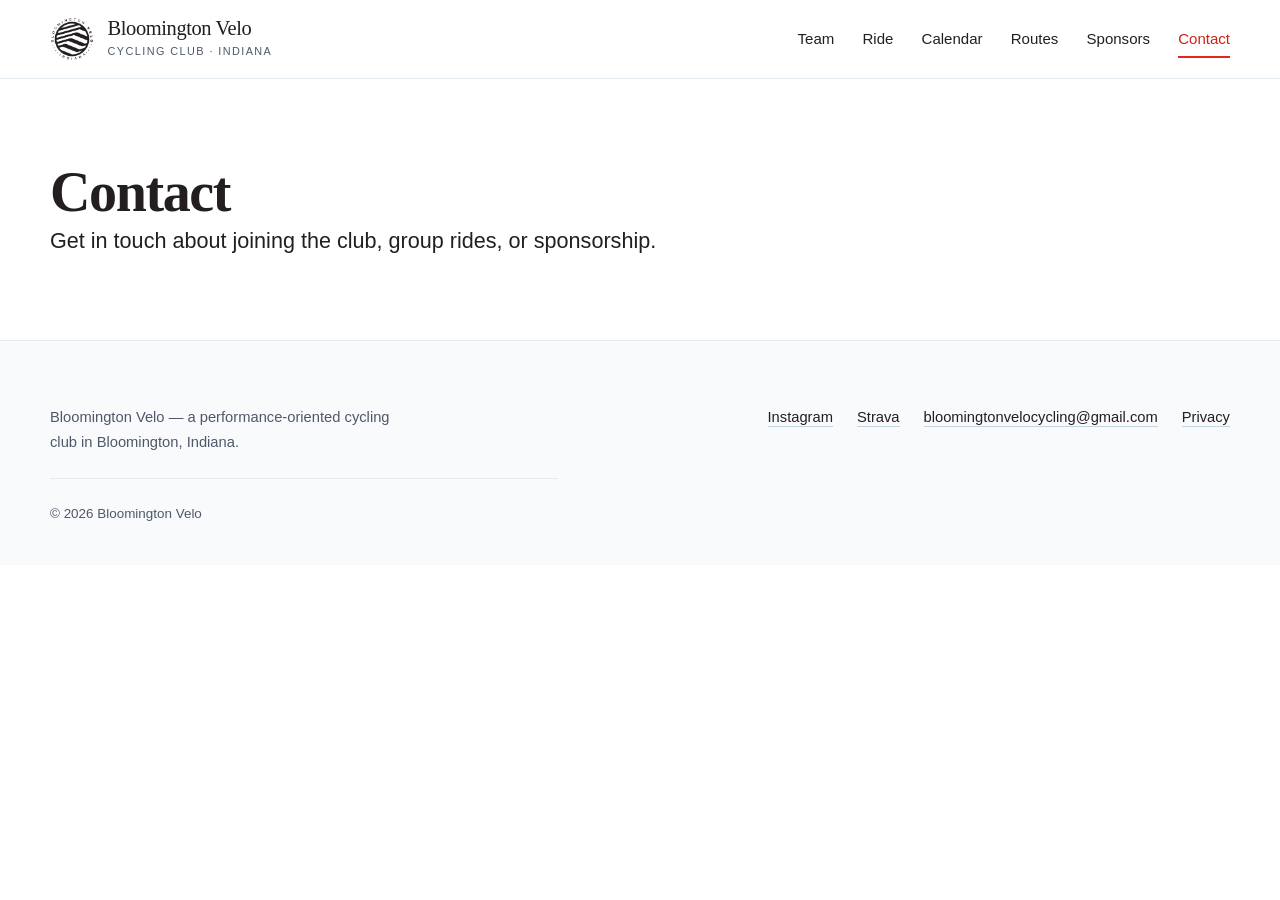
==== contact/index.html @ 8d7f455b "feat: adopt the club brand palette and Sample Gates hero Re-colours the design system from the club'" ====
<!doctype html>
<html lang="en">
<head>
<meta charset="utf-8">
<meta name="viewport" content="width=device-width, initial-scale=1">
<title>Contact | Bloomington Velo</title>
<meta name="description" content="Get in touch with Bloomington Velo. Contact our officers about joining the club, group rides, or sponsorship in Bloomington, Indiana.">
<link rel="canonical" href="https://bloomingtonvelo.org/contact/">
<meta property="og:type" content="website">
<meta property="og:site_name" content="Bloomington Velo">
<meta property="og:title" content="Contact | Bloomington Velo">
<meta property="og:description" content="Get in touch with Bloomington Velo. Contact our officers about joining the club, group rides, or sponsorship in Bloomington, Indiana.">
<meta property="og:url" content="https://bloomingtonvelo.org/contact/">
<meta property="og:image" content="https://bloomingtonvelo.org/assets/img/og-default.jpg">
<meta name="twitter:card" content="summary_large_image">
<meta name="theme-color" content="#132856">
<link rel="icon" href="/assets/img/favicon-32.png" sizes="32x32">
<link rel="apple-touch-icon" href="/assets/img/apple-touch-icon.png">
<link rel="manifest" href="/site.webmanifest">
<link rel="stylesheet" href="/assets/css/site.css">
</head>
<body>
<a class="skip-link" href="#main">Skip to content</a>

<header class="site-header">
  <div class="wrap site-header__inner">
    <a class="site-header__brand" href="/">
      <img src="/assets/img/logo.png" alt="" width="270" height="270" class="site-header__logo">
      <span>
        <span class="site-header__name">Bloomington Velo</span>
        <span class="site-header__tag">Cycling Club &middot; Indiana</span>
      </span>
    </a>
    <button class="nav-toggle" type="button" aria-expanded="false" aria-controls="site-nav">
      <span class="visually-hidden">Menu</span>
      <span class="nav-toggle__bars" aria-hidden="true"></span>
    </button>
    <nav class="site-nav" id="site-nav" aria-label="Main">
      <ul>
        <li><a href="/team/">Team</a></li>
        <li><a href="/ride/">Ride</a></li>
        <li><a href="/ride/calendar/">Calendar</a></li>
        <li><a href="/ride/routes/">Routes</a></li>
        <li><a href="/sponsors/">Sponsors</a></li>
        <li><a href="/contact/" aria-current="page">Contact</a></li>
      </ul>
    </nav>
  </div>
</header>

<main id="main">
<section class="section">
  <div class="wrap">
    <h1>Contact</h1>
    <p class="lede">Get in touch about joining the club, group rides, or sponsorship.</p>
    <!-- TODO(Task 11): replace this page body with the real content. -->
  </div>
</section>
</main>

<footer class="site-footer">
  <div class="wrap site-footer__inner">
    <p class="site-footer__tagline">Bloomington Velo &mdash; a performance-oriented cycling club in Bloomington, Indiana.</p>
    <ul class="site-footer__links">
      <li><a href="https://www.instagram.com/bloomingtonvelo/" target="_blank" rel="noopener noreferrer">Instagram</a></li>
      <li><a href="https://www.strava.com/clubs/329602" target="_blank" rel="noopener noreferrer">Strava</a></li>
      <li><a href="mailto:bloomingtonvelocycling@gmail.com">bloomingtonvelocycling@gmail.com</a></li>
      <li><a href="/privacy-policy/">Privacy</a></li>
    </ul>
    <p class="site-footer__legal">&copy; 2026 Bloomington Velo</p>
  </div>
</footer>

<script src="/assets/js/nav.js" defer></script>
</body>
</html>
---- assets/css/site.css ----
/* ==========================================================================
   BLOOMINGTON VELO — SITE STYLESHEET
   Hand-written, no build step, no third-party requests. One file.

   The design language is extracted from _design/mockup-a.html ("Modern
   refresh"), the direction the club chose: navy and white, generous
   whitespace, an editorial serif for display type over a humanist sans for
   body copy, and content held in quiet hairline-ruled cards.

   Section order:
     custom properties -> reset -> base typography -> layout utilities ->
     buttons -> skip link -> header and nav -> hero -> sections -> cards ->
     rides -> embeds -> footer -> reduced motion
   ========================================================================== */


/* ==========================================================================
   1. CUSTOM PROPERTIES
   Every colour and every spacing step lives here. Nothing below this block
   hard-codes a hex value.

   The palette is measured from the club's own brand marks by canvas
   quantisation, not invented:
     bloomington-velo-logo.jpg    (the round seal)
       #17233B navy  71.1% of the mark   -> --navy
       #5282AA steel 19.4%               -> --steel
     bloomington-velo-banner.jpeg (the striped wordmark)
       #231F20 charcoal                  -> --ink
       #E4291A red                       -> --accent
       #0294D3 azure                     -> --azure

   USAGE RULES, enforced throughout this file:
     * RED carries calls to action, links and the numbered section eyebrows.
       Red only ever sits on white or a near-white surface, never on navy
       and never on a mid-tone.
     * STEEL and AZURE are for rules, borders, large display text and
       decorative fills ONLY. Neither may carry body copy: steel is 4.09:1
       on white and azure 3.40:1, so both fail AA for text under 24px.
   ========================================================================== */

:root {
  /* --- brand and ink ----------------------------------------------------
     Ratios below are measured, not estimated. See the report for the full
     29-pair table. */
  --navy: #17233B;          /* seal navy, 71% of the mark — 15.67:1 on white */
  --navy-dark: #0E1523;     /* navy x0.6: hero scrim — white on it is 18.26:1 */
  --ink: #231F20;           /* banner charcoal, body text — 16.30:1 on white */
  --muted: #4F586A;         /* navy lightened 76% — 7.15:1 on white, 6.71:1 on surface */

  /* --- accent -----------------------------------------------------------
     The banner red is exactly AA for text on white (4.53:1) and drops below
     it on any tinted ground — 4.25:1 on --surface. So the pure brand red is
     used for FILLS, borders and focus rings, where the requirement is 3:1,
     and --accent-ink (the same hue at 88% luminance, visually the same red)
     carries red TEXT so links and eyebrows stay AA on every surface here. */
  --accent: #E4291A;        /* banner red: button fills, rules, focus ring */
  --accent-ink: #C92417;    /* red text — 5.60:1 white, 5.25:1 surface, 4.56:1 tint */
  --accent-dark: #B81F13;   /* pressed/hover fill — white on it is 6.47:1 */

  /* --- secondaries: decorative and large display only ------------------- */
  --steel: #5282AA;         /* seal steel — 4.09:1 on white: NOT for body copy */
  --azure: #0294D3;         /* banner azure — 3.40:1 on white: decorative only */

  /* --- surfaces (tints of --steel, so the greys stay in the brand's key) - */
  --paper: #FFFFFF;
  --surface: #F5F8FA;       /* steel at 6% — alternating section ground */
  --surface-sunk: #F8FAFC;  /* steel at 4% — footer ground */
  --rule: #E3EBF1;          /* steel at 16% — hairline borders */
  --rule-soft: #F1F5F8;     /* steel at 8%  — interior dividers */
  --rule-strong: #C2D3E1;   /* steel at 35% — card hover border, link underline */
  --tint: #E0E9F0;          /* steel at 18% — officer tags, reversed button hover */

  /* --- text on navy ----------------------------------------------------- */
  --on-navy: #FFFFFF;             /* 15.67:1 on --navy, 18.26:1 on --navy-dark */
  --on-navy-muted: #D6E0EA;       /* 11.72:1 on --navy, 13.66:1 on --navy-dark */
  --on-navy-rule: rgba(255, 255, 255, 0.45);
  --on-navy-wash: rgba(255, 255, 255, 0.14);

  /* --- hero scrim -------------------------------------------------------
     Layered over the Sample Gates photograph so the headline keeps AA. It
     lives here rather than in the .hero rule so that every colour literal
     in this file stays inside :root. Weighted to the left, where the
     headline sits, and carrying a trace of --azure for a cool cast that
     ties the photograph to the banner. Measured worst-case contrast for
     white text over the result is reported alongside the stylesheet. */
  --hero-scrim:
    linear-gradient(90deg,
      rgba(14, 21, 35, 0.92) 0%,
      rgba(14, 21, 35, 0.84) 34%,
      rgba(14, 21, 35, 0.56) 66%,
      rgba(14, 21, 35, 0.62) 100%),
    linear-gradient(180deg,
      rgba(14, 21, 35, 0.58) 0%,
      rgba(14, 21, 35, 0.36) 42%,
      rgba(14, 21, 35, 0.82) 100%),
    linear-gradient(120deg,
      rgba(2, 148, 211, 0.10) 0%,
      rgba(2, 148, 211, 0) 60%);

  /* --- shadow ----------------------------------------------------------- */
  --shadow-card: 0 14px 34px -22px rgba(23, 35, 59, 0.45);
  --shadow-menu: 0 22px 50px -26px rgba(35, 31, 32, 0.5);

  /* --- type -------------------------------------------------------------
     System stacks only. There is deliberately no @font-face rule: no font
     file ships with the site and nothing is fetched from a third party. */
  --font-display: "Iowan Old Style", "Palatino Linotype", "Book Antiqua",
                  Palatino, "Hoefler Text", Georgia, "Times New Roman", serif;
  --font-body: "Segoe UI", -apple-system, BlinkMacSystemFont,
               "Helvetica Neue", Helvetica, Arial, sans-serif;

  /* --- spacing scale ---------------------------------------------------- */
  --space-1: 0.25rem;
  --space-2: 0.5rem;
  --space-3: 1rem;
  --space-4: 1.5rem;
  --space-5: 2.5rem;
  --space-6: 4rem;

  /* --- measure and shape ------------------------------------------------ */
  --measure: 68ch;                          /* readable line length */
  --measure-tight: 54ch;                    /* lede and pull quote */
  --wrap: min(1180px, 100% - 2.25rem);      /* page gutter, widened at 48rem */
  --radius: 4px;
  --radius-pill: 999px;

  /* --- embeds ----------------------------------------------------------- */
  --embed-ratio: 4 / 3;   /* default reserved shape for a responsive iframe */
  --embed-height: 300px;  /* default reserved height for a fixed-size widget */
}


/* ==========================================================================
   2. RESET
   ========================================================================== */

*,
*::before,
*::after { box-sizing: border-box; }

html { -webkit-text-size-adjust: 100%; }

body {
  margin: 0;
  background: var(--paper);
  color: var(--ink);
  font-family: var(--font-body);
  font-size: clamp(1rem, 0.97rem + 0.15vw, 1.0625rem);
  line-height: 1.65;
  -webkit-font-smoothing: antialiased;
}

img,
svg { max-width: 100%; display: block; }

img { height: auto; }

h1, h2, h3, h4, p, figure, blockquote { margin: 0; }

ul, ol { margin: 0; padding: 0; }

button,
input,
select,
textarea { font: inherit; color: inherit; }

/* Selected text is filled with the banner azure — a decorative fill, which is
   all azure is allowed to do. --ink on it measures 4.80:1, so the selection
   stays AA. */
::selection { background: var(--azure); color: var(--ink); }


/* ==========================================================================
   3. BASE TYPOGRAPHY
   Fluid sizes via clamp(). Display type is the serif; everything else the
   sans. Body copy is held to --measure.
   ========================================================================== */

h1, h2, h3 {
  font-family: var(--font-display);
  font-weight: 600;
  letter-spacing: -0.015em;
  line-height: 1.1;
  color: var(--ink);
}

h1 { font-size: clamp(2.1rem, 1.55rem + 2.6vw, 3.5rem); letter-spacing: -0.025em; }
h2 { font-size: clamp(1.7rem, 1.4rem + 1.4vw, 2.6rem); }
h3 { font-size: clamp(1.15rem, 1.05rem + 0.4vw, 1.35rem); letter-spacing: -0.01em; }

h4 {
  font-family: var(--font-body);
  font-size: 0.78rem;
  font-weight: 700;
  letter-spacing: 0.13em;
  text-transform: uppercase;
  color: var(--muted);
}

p { max-width: var(--measure); }

a {
  color: var(--accent-ink);
  text-underline-offset: 0.18em;
  text-decoration-thickness: 1px;
}

a:hover { color: var(--accent-dark); }

strong { font-weight: 600; color: var(--ink); }

/* Numbered section label — "01 — THE CLUB". Red, per the brand rules: this
   is one of the three places the accent is allowed to carry text. */
.eyebrow {
  font-family: var(--font-body);
  font-size: 0.72rem;
  font-weight: 700;
  text-transform: uppercase;
  letter-spacing: 0.16em;
  color: var(--accent-ink);
  margin-bottom: var(--space-3);
}

/* Opening paragraph of a page or section. */
.lede {
  font-size: clamp(1.08rem, 1rem + 0.5vw, 1.35rem);
  line-height: 1.55;
  max-width: var(--measure-tight);
}

/* A run of body copy. */
.prose > * + * { margin-top: var(--space-3); }
.prose p { color: var(--muted); }
.prose h2,
.prose h3 { margin-top: var(--space-5); }

/* Editorial pull quote. */
.pull {
  padding-left: var(--space-4);
  border-left: 2px solid var(--steel);
  font-family: var(--font-display);
  font-size: clamp(1.15rem, 1.05rem + 0.6vw, 1.5rem);
  line-height: 1.4;
  color: var(--ink);
  max-width: 34ch;
}


/* ==========================================================================
   4. LAYOUT UTILITIES
   ========================================================================== */

.wrap {
  width: var(--wrap);
  margin-inline: auto;
}

.visually-hidden {
  position: absolute;
  width: 1px;
  height: 1px;
  margin: -1px;
  padding: 0;
  overflow: hidden;
  clip: rect(0 0 0 0);
  clip-path: inset(50%);
  white-space: nowrap;
  border: 0;
}

/* Editorial split: sticky numbered label, body copy, optional pull quote.
   Markup:  <div class="wrap split">
              <div class="split__head"><p class="eyebrow">01 — The club</p></div>
              <div> ...heading and .prose... </div>
              <p class="pull"> ... </p>
            </div>                                                            */
.split {
  display: grid;
  grid-template-columns: 1fr;
  gap: var(--space-4);
}

.split__head { align-self: start; }

@media (min-width: 48rem) {
  :root { --wrap: min(1180px, 100% - 3rem); }

  .split {
    grid-template-columns: minmax(0, 7.5rem) minmax(0, 1fr);
    gap: clamp(2rem, 5vw, 5rem);
  }
  .split__head { position: sticky; top: 6.5rem; }
  .split .pull { grid-column: 2; margin-top: var(--space-5); }
}

@media (min-width: 72rem) {
  .split {
    grid-template-columns: minmax(0, 7.5rem) minmax(0, 1fr) minmax(0, 17rem);
    align-items: start;
  }
  .split .pull { grid-column: 3; margin-top: var(--space-1); }
}


/* ==========================================================================
   5. BUTTONS
   ========================================================================== */

.btn {
  display: inline-flex;
  align-items: center;
  justify-content: center;
  gap: var(--space-2);
  font-family: var(--font-body);
  font-size: 0.94rem;
  font-weight: 600;
  line-height: 1.2;
  padding: 0.8rem 1.5rem;
  border: 1px solid var(--accent);
  border-radius: var(--radius);
  color: var(--accent-ink);
  background: transparent;
  text-decoration: none;
  cursor: pointer;
}

.btn:hover {
  background: var(--accent);
  color: var(--on-navy);
}

.btn--primary {
  background: var(--accent);
  border-color: var(--accent);
  color: var(--on-navy);
}

.btn--primary:hover {
  background: var(--accent-dark);
  border-color: var(--accent-dark);
  color: var(--on-navy);
}

.btn--small { padding: 0.6rem 1.15rem; font-size: 0.88rem; }

/* On a navy ground the pair reverses: white fill for primary, white hairline
   outline for secondary. */
.hero .btn,
.section--navy .btn,
.on-navy .btn {
  border-color: var(--on-navy-rule);
  color: var(--on-navy);
  background: transparent;
}

.hero .btn:hover,
.section--navy .btn:hover,
.on-navy .btn:hover {
  background: var(--on-navy-wash);
  border-color: var(--on-navy);
  color: var(--on-navy);
}

/* The primary CTA keeps the brand red even over the hero photograph: the
   red-to-navy boundary is 3.46:1 and white on red is 4.53:1, both AA. */
.hero .btn--primary,
.section--navy .btn--primary,
.on-navy .btn--primary {
  background: var(--accent);
  border-color: var(--accent);
  color: var(--on-navy);
}

.hero .btn--primary:hover,
.section--navy .btn--primary:hover,
.on-navy .btn--primary:hover {
  background: var(--accent-dark);
  border-color: var(--accent-dark);
  color: var(--on-navy);
}

/* A row of calls to action. */
.actions {
  display: flex;
  flex-wrap: wrap;
  gap: var(--space-2);
  margin-top: var(--space-5);
}

/* Quiet inline "more" link, used in .section__head to point at a fuller
   page. Markup:  <a class="link-arrow" href="/ride/calendar/">Full calendar</a>
   An inline SVG chevron after the text is optional; mark it aria-hidden.
   Consumed by Tasks 7 and 8. */
.link-arrow {
  display: inline-flex;
  align-items: center;
  gap: 0.45rem;
  font-size: 0.94rem;
  font-weight: 600;
  text-decoration: none;
  color: var(--accent-ink);
  padding-bottom: 2px;
  border-bottom: 1px solid var(--rule-strong);
}

.link-arrow:hover { border-bottom-color: var(--accent); }


/* ==========================================================================
   6. SKIP LINK AND FOCUS
   Every interactive element gets a 3px visible ring.
   ========================================================================== */

:focus-visible {
  outline: 3px solid var(--accent);
  outline-offset: 3px;
  border-radius: 2px;
}

/* On navy the ring flips to white so it stays visible. */
.hero :focus-visible,
.section--navy :focus-visible,
.on-navy :focus-visible { outline-color: var(--on-navy); }

.skip-link {
  position: absolute;
  left: var(--space-3);
  top: -6rem;
  z-index: 99;
  background: var(--navy);
  color: var(--on-navy);
  padding: 0.75rem 1.1rem;
  border-radius: var(--radius);
  font-size: 0.9rem;
  font-weight: 600;
  text-decoration: none;
}

.skip-link:focus { top: var(--space-3); color: var(--on-navy); }


/* ==========================================================================
   7. HEADER AND NAV
   Mobile first. The nav collapses into a dropdown ONLY under .js-nav, the
   class assets/js/nav.js puts on <html>. With JavaScript off the class never
   lands: the toggle stays hidden and the full nav renders inline.
   ========================================================================== */

.site-header {
  position: sticky;
  top: 0;
  z-index: 40;
  background: var(--paper);
  border-bottom: 1px solid var(--rule);
}

.site-header__inner {
  position: relative;
  display: flex;
  align-items: center;
  flex-wrap: wrap;
  gap: var(--space-3);
  min-height: 64px;
  padding-block: var(--space-2);
}

.site-header__brand {
  display: flex;
  align-items: center;
  gap: 0.85rem;
  margin-right: auto;
  text-decoration: none;
  color: inherit;
}

.site-header__logo { width: 38px; height: 38px; }

.site-header__name {
  display: block;
  font-family: var(--font-display);
  font-size: 1.28rem;
  letter-spacing: -0.02em;
  line-height: 1;
}

.site-header__tag {
  display: block;
  margin-top: 0.28rem;
  font-size: 0.68rem;
  letter-spacing: 0.13em;
  text-transform: uppercase;
  color: var(--muted);
}

/* --- the toggle ---------------------------------------------------------- */

.nav-toggle {
  display: none;                 /* no JS: the button does nothing, so hide it */
  align-items: center;
  justify-content: center;
  width: 2.75rem;
  height: 2.5rem;
  padding: 0;
  border: 1px solid var(--rule);
  border-radius: var(--radius);
  background: var(--paper);
  color: var(--navy);
  cursor: pointer;
}

.js-nav .nav-toggle { display: inline-flex; }

.nav-toggle:hover { border-color: var(--rule-strong); }

.nav-toggle__bars,
.nav-toggle__bars::before,
.nav-toggle__bars::after {
  display: block;
  width: 1.1rem;
  height: 2px;
  background: currentColor;
  border-radius: 1px;
}

.nav-toggle__bars { position: relative; }

.nav-toggle__bars::before,
.nav-toggle__bars::after {
  content: "";
  position: absolute;
  left: 0;
}

.nav-toggle__bars::before { top: -6px; }
.nav-toggle__bars::after { top: 6px; }

/* --- the nav ------------------------------------------------------------- */

.site-nav { flex-basis: 100%; }   /* no JS: full-width row under the brand */

.site-nav ul {
  list-style: none;
  display: flex;
  flex-direction: column;
}

.site-nav li + li { border-top: 1px solid var(--rule-soft); }

.site-nav a {
  display: block;
  position: relative;
  padding: 0.72rem 0.8rem;
  font-size: 0.94rem;
  text-decoration: none;
  color: var(--ink);
}

.site-nav a:hover,
.site-nav a[aria-current="page"] { color: var(--accent-ink); }

/* Collapsed dropdown — only with the script running. */
.js-nav .site-nav {
  position: absolute;
  right: 0;
  top: calc(100% + 0.5rem);
  z-index: 50;
  flex-basis: auto;
  min-width: 13rem;
  padding: var(--space-1);
  background: var(--paper);
  border: 1px solid var(--rule);
  border-radius: var(--radius);
  box-shadow: var(--shadow-menu);
}

.js-nav .site-nav[data-open="false"] { display: none; }

@media (min-width: 48rem) {
  .site-header__inner { min-height: 78px; flex-wrap: nowrap; gap: var(--space-4); }
  .site-header__logo { width: 44px; height: 44px; }

  .js-nav .nav-toggle { display: none; }

  .site-nav,
  .js-nav .site-nav,
  .js-nav .site-nav[data-open="false"] {
    display: block;
    position: static;
    flex-basis: auto;
    min-width: 0;
    padding: 0;
    background: none;
    border: 0;
    box-shadow: none;
  }

  .site-nav ul {
    flex-direction: row;
    align-items: center;
    justify-content: flex-end;
    gap: clamp(1rem, 2.2vw, 1.9rem);
  }

  .site-nav li + li { border-top: 0; }
  .site-nav a { padding: 0.4rem 0; }

  /* The mockup's underline that draws in from the left. */
  .site-nav a::after {
    content: "";
    position: absolute;
    left: 0;
    right: 0;
    bottom: 0;
    height: 2px;
    background: var(--accent);
    transform: scaleX(0);
    transform-origin: left;
  }

  .site-nav a:hover::after,
  .site-nav a:focus-visible::after,
  .site-nav a[aria-current="page"]::after { transform: scaleX(1); }
}


/* ==========================================================================
   8. HERO
   A navy band. On the home page .hero__media carries the club photograph —
   the riders gathered at the IU Sample Gates — with --hero-scrim laid over
   it so the headline and lede keep AA contrast against the picture.

   Markup:  <section class="hero hero--tall">
              <div class="hero__media">
                <picture>
                  <source type="image/webp" srcset="..." sizes="100vw">
                  <img src="/assets/img/hero-1600.jpg" srcset="..." sizes="100vw"
                       width="2400" height="1050" alt="..." fetchpriority="high">
                </picture>
              </div>
              <div class="wrap"> ...eyebrow, h1, lede, actions... </div>
            </section>

   The image is above the fold, so it is eager and fetchpriority="high" —
   never loading="lazy".
   ========================================================================== */

.hero {
  position: relative;
  isolation: isolate;
  overflow: hidden;
  background: var(--navy-dark);
  color: var(--on-navy);
  padding-block: clamp(3rem, 2rem + 5vw, 8rem) clamp(2.5rem, 2rem + 3vw, 3.25rem);
}

.hero h1 { color: var(--on-navy); max-width: 14ch; }
.hero p { color: var(--on-navy-muted); }
.hero .eyebrow { color: var(--on-navy-muted); }
.hero .lede { margin-top: var(--space-4); }
.hero a { color: var(--on-navy); }

/* Full-bleed variant used on the home page. Heights are mockup A's. */
.hero--tall {
  display: flex;
  align-items: flex-end;
  min-height: clamp(520px, 74vh, 720px);
}

/* --- the photograph and its scrim ---------------------------------------- */

.hero__media {
  position: absolute;
  inset: 0;
  z-index: -2;
  background: var(--navy-dark);
}

.hero__media picture { display: block; height: 100%; }

.hero__media img {
  width: 100%;
  height: 100%;
  object-fit: cover;
  object-position: 62% 50%;   /* hold the arch and the group as it narrows */
}

/* Laid over the photograph, under the text. --hero-scrim is defined in
   :root so no colour literal escapes that block. */
.hero__media::after {
  content: "";
  position: absolute;
  inset: 0;
  background: var(--hero-scrim);
}


/* ==========================================================================
   9. SECTIONS AND THE STAT STRIP
   ========================================================================== */

.section { padding-block: clamp(2.75rem, 2rem + 4vw, 7rem); }

.section--surface {
  background: var(--surface);
  border-block: 1px solid var(--rule);
}

.section--navy {
  background: var(--navy);
  color: var(--on-navy);
  text-align: center;
}

.section--navy h2 { color: var(--on-navy); }
.section--navy a,
.on-navy a { color: var(--on-navy); }   /* red never sits on navy */
.section--navy p { color: var(--on-navy-muted); margin-inline: auto; }
.section--navy .actions { justify-content: center; }

/* Heading block with an optional .link-arrow pushed to the right.
   Markup:  <div class="section__head">
              <div><p class="eyebrow">02 — This week</p>
                   <h2 id="...">Next rides</h2>
                   <p>One line of context.</p></div>
              <a class="link-arrow" href="...">Full calendar</a>
            </div>
   Consumed by Tasks 7 and 8. */
.section__head {
  display: flex;
  flex-wrap: wrap;
  align-items: flex-end;
  justify-content: space-between;
  gap: var(--space-3);
  margin-bottom: var(--space-5);
}

.section__head p {
  margin-top: 0.7rem;
  max-width: 46ch;
  font-size: 0.95rem;
  color: var(--muted);
}

/* --- stat strip -----------------------------------------------------------
   Markup:  <div class="stats">
              <ul class="wrap">
                <li class="stat"><span class="stat__n">34</span>
                    <span class="stat__label">Members</span></li>
                <li class="stat"><span class="stat__n">51</span>
                    <span class="stat__label">Documented routes</span></li>
                <li class="stat"><span class="stat__n">18–20</span>
                    <span class="stat__label">Weekend pace, mph</span></li>
                <li class="stat"><span class="stat__n">40–100+</span>
                    <span class="stat__label">Weekend miles</span></li>
              </ul>
            </div>
   Two columns on a phone, four from 48rem.                                   */
.stats {
  background: var(--paper);
  border-bottom: 1px solid var(--rule);
}

.stats ul {
  list-style: none;
  display: grid;
  grid-template-columns: 1fr 1fr;
}

.stat {
  padding: 1.4rem 1rem 1.4rem 0;
  border-top: 1px solid var(--rule-soft);
}

.stat:nth-child(-n + 2) { border-top: 0; }
.stat:nth-child(even) { padding-left: 1.4rem; border-left: 1px solid var(--rule-soft); }

.stat__n {
  display: block;
  font-family: var(--font-display);
  font-size: clamp(1.85rem, 1.4rem + 1.2vw, 2.5rem);
  line-height: 1;
  color: var(--navy);
}

.stat__label {
  display: block;
  margin-top: 0.6rem;
  font-size: 0.78rem;
  text-transform: uppercase;
  letter-spacing: 0.13em;
  color: var(--muted);
}

@media (min-width: 48rem) {
  .stats ul { grid-template-columns: repeat(4, 1fr); }

  .stat {
    padding: 2.1rem 1.5rem 2.1rem 0;
    border-top: 0;
    border-left: 1px solid var(--rule-soft);
  }
  .stat:first-child { border-left: 0; }
  .stat:not(:first-child) { padding-left: 1.6rem; }
}


/* ==========================================================================
   10. CARDS — grid, panels, roster, routes, sponsors
   One shape throughout: white ground, hairline border, 4px radius.
   ========================================================================== */

.card-grid {
  list-style: none;
  display: grid;
  gap: var(--space-3);
  grid-template-columns: repeat(auto-fit, minmax(min(100%, 16rem), 1fr));
}

.panel,
.roster-card,
.sponsor {
  background: var(--paper);
  border: 1px solid var(--rule);
  border-radius: var(--radius);
}

.panel { padding: var(--space-4); }
.panel > h2 { font-size: clamp(1.35rem, 1.2rem + 0.6vw, 1.6rem); margin-bottom: var(--space-2); }
.panel > p { color: var(--muted); font-size: 0.94rem; }

/* --- roster ---------------------------------------------------------------
   Markup:  <article class="roster-card">
              <img class="roster-card__photo" ...>            (optional)
              <h2 class="roster-card__name">Name</h2>
              <p class="roster-card__role">President</p>      (optional)
              <div class="roster-card__bio"> ... </div>       (optional)
            </article>
   Photo and bio are both optional, so the card is a plain flex column: a
   card with neither sits happily beside a card with both.                    */
.roster-card {
  display: flex;
  flex-direction: column;
  gap: var(--space-2);
  padding: var(--space-4);
}

.roster-card picture { display: block; }

.roster-card__photo {
  width: 100%;
  max-width: 8.5rem;
  aspect-ratio: 1 / 1;
  object-fit: cover;
  border-radius: var(--radius);
  background: var(--surface);
  margin-bottom: var(--space-2);
}

.roster-card__name { font-size: 1.15rem; letter-spacing: -0.01em; }

.roster-card__role {
  align-self: flex-start;
  padding: 0.28rem 0.7rem;
  border-radius: var(--radius-pill);
  background: var(--tint);
  color: var(--navy);
  font-size: 0.72rem;
  font-weight: 700;
  text-transform: uppercase;
  letter-spacing: 0.12em;
}

.roster-card__bio { color: var(--muted); font-size: 0.94rem; }
.roster-card__bio p + p { margin-top: var(--space-2); }
.roster-card__bio img { display: inline; }

/* --- routes ---------------------------------------------------------------
   Markup:  <section class="route-group">
              <h2>30 – 44 Miles</h2>
              <ul class="route-list">
                <li class="route"><a href="...">Name</a>
                    <span class="route__desc">...</span></li>
              </ul>
            </section>                                                        */
.route-group + .route-group { margin-top: var(--space-5); }

.route-group > h2 {
  padding-bottom: var(--space-2);
  border-bottom: 1px solid var(--steel);
  font-size: clamp(1.3rem, 1.15rem + 0.6vw, 1.7rem);
}

.route-list {
  list-style: none;
  display: grid;
  grid-template-columns: repeat(auto-fit, minmax(min(100%, 20rem), 1fr));
  column-gap: var(--space-5);
}

.route {
  padding: var(--space-3) 0;
  border-bottom: 1px solid var(--rule-soft);
}

.route > a {
  font-weight: 600;
  text-decoration: none;
  border-bottom: 1px solid var(--rule-strong);
}

.route > a:hover { border-bottom-color: var(--accent); }

.route__desc {
  display: block;
  margin-top: var(--space-1);
  font-size: 0.92rem;
  color: var(--muted);
}

/* --- sponsors ------------------------------------------------------------ */
.sponsor {
  display: grid;
  place-items: center;
  min-height: 9rem;
  padding: var(--space-4);
}

.sponsor a { display: block; }
.sponsor img { max-height: 7rem; width: auto; object-fit: contain; }


/* ==========================================================================
   11. RIDES
   Exactly the shape assets/js/rides.js emits, which the static fallback
   copies verbatim:

     <ul class="rides">
       <li class="ride">
         <time class="ride__when" datetime="...">Tuesday, Aug 25</time>
         <span class="ride__time">5:45 PM</span>       (absent for all-day)
         <span class="ride__title">Weekday group ride</span>
         <span class="ride__place">Bryan Park</span>   (absent if no location)
       </li>
     </ul>

   The four children are flat siblings and two of them are optional, so the
   card is a flex column — a missing time or place just collapses out.
   ========================================================================== */

.rides {
  list-style: none;
  display: grid;
  gap: var(--space-3);
  grid-template-columns: repeat(auto-fit, minmax(min(100%, 17rem), 1fr));
}

.ride {
  display: flex;
  flex-direction: column;
  gap: var(--space-2);
  padding: var(--space-4) var(--space-4) 1.75rem;
  background: var(--paper);
  border: 1px solid var(--rule);
  border-radius: var(--radius);
}

.ride__when {
  font-size: 0.74rem;
  font-weight: 700;
  letter-spacing: 0.16em;
  text-transform: uppercase;
  color: var(--navy);
}

.ride__time {
  font-family: var(--font-display);
  font-size: 1.6rem;
  line-height: 1;
  color: var(--navy);
  font-variant-numeric: tabular-nums;
}

.ride__title {
  font-family: var(--font-display);
  font-size: 1.22rem;
  line-height: 1.25;
  letter-spacing: -0.01em;
  color: var(--ink);
}

.ride__place {
  margin-top: auto;
  padding-top: var(--space-2);
  font-size: 0.9rem;
  color: var(--muted);
}


/* ==========================================================================
   12. EMBEDS
   Third-party iframes. The container reserves its height up front so a
   lazily-loaded embed shifts nothing when it arrives.
   ========================================================================== */

.embed {
  position: relative;
  overflow: hidden;
  max-width: 100%;
  aspect-ratio: var(--embed-ratio);
  background: var(--surface);
  border: 1px solid var(--rule);
  border-radius: var(--radius);
}

.embed > iframe {
  position: absolute;
  inset: 0;
  display: block;
  width: 100%;
  height: 100%;
  border: 0;
}

/* Widgets that come at a fixed pixel height rather than a ratio. */
.embed--fixed,
.embed--strava,
.embed--strava-rides,
.embed--calendar {
  aspect-ratio: auto;
  height: var(--embed-height);
}

.embed--strava { --embed-height: 180px; max-width: 22rem; }
.embed--strava-rides { --embed-height: 474px; max-width: 22rem; }
.embed--calendar { --embed-height: 620px; }


/* ==========================================================================
   13. FOOTER
   ========================================================================== */

.site-footer {
  background: var(--surface-sunk);
  border-top: 1px solid var(--rule);
  padding-block: var(--space-6) var(--space-5);
  font-size: 0.92rem;
}

.site-footer__inner {
  display: grid;
  gap: var(--space-4);
}

.site-footer__tagline { color: var(--muted); max-width: 44ch; }

.site-footer__links {
  list-style: none;
  display: flex;
  flex-wrap: wrap;
  gap: var(--space-2) var(--space-4);
}

.site-footer__links a {
  color: var(--ink);
  text-decoration: none;
  padding-bottom: 1px;
  border-bottom: 1px solid var(--rule-strong);
}

.site-footer__links a:hover { color: var(--accent-ink); border-bottom-color: var(--accent); }

.site-footer__legal {
  padding-top: var(--space-4);
  border-top: 1px solid var(--rule);
  color: var(--muted);
  font-size: 0.84rem;
}

@media (min-width: 48rem) {
  .site-footer__inner {
    grid-template-columns: minmax(0, 1.4fr) minmax(0, 1fr);
    column-gap: var(--space-5);
  }
  .site-footer__links { justify-content: flex-end; }
  .site-footer__legal { grid-column: 1 / -1; }
}


/* ==========================================================================
   14. MOTION
   Every transition and animation on the site lives in this block, so a
   visitor who asks for reduced motion gets none of it.
   ========================================================================== */

@media (prefers-reduced-motion: no-preference) {
  html { scroll-behavior: smooth; }

  .skip-link { transition: top 0.18s ease; }

  .btn {
    transition: background-color 0.18s ease, color 0.18s ease,
                border-color 0.18s ease, transform 0.18s ease;
  }
  .btn--primary:hover { transform: translateY(-1px); }

  .nav-toggle { transition: border-color 0.18s ease; }
  .site-nav a::after { transition: transform 0.22s cubic-bezier(0.2, 0.7, 0.3, 1); }
  .link-arrow,
  .route > a,
  .site-footer__links a { transition: color 0.18s ease, border-color 0.2s ease; }

  .ride,
  .roster-card,
  .sponsor {
    transition: border-color 0.2s ease, box-shadow 0.2s ease, transform 0.2s ease;
  }

  .ride:hover,
  .roster-card:hover,
  .sponsor:hover {
    border-color: var(--rule-strong);
    box-shadow: var(--shadow-card);
    transform: translateY(-2px);
  }
}
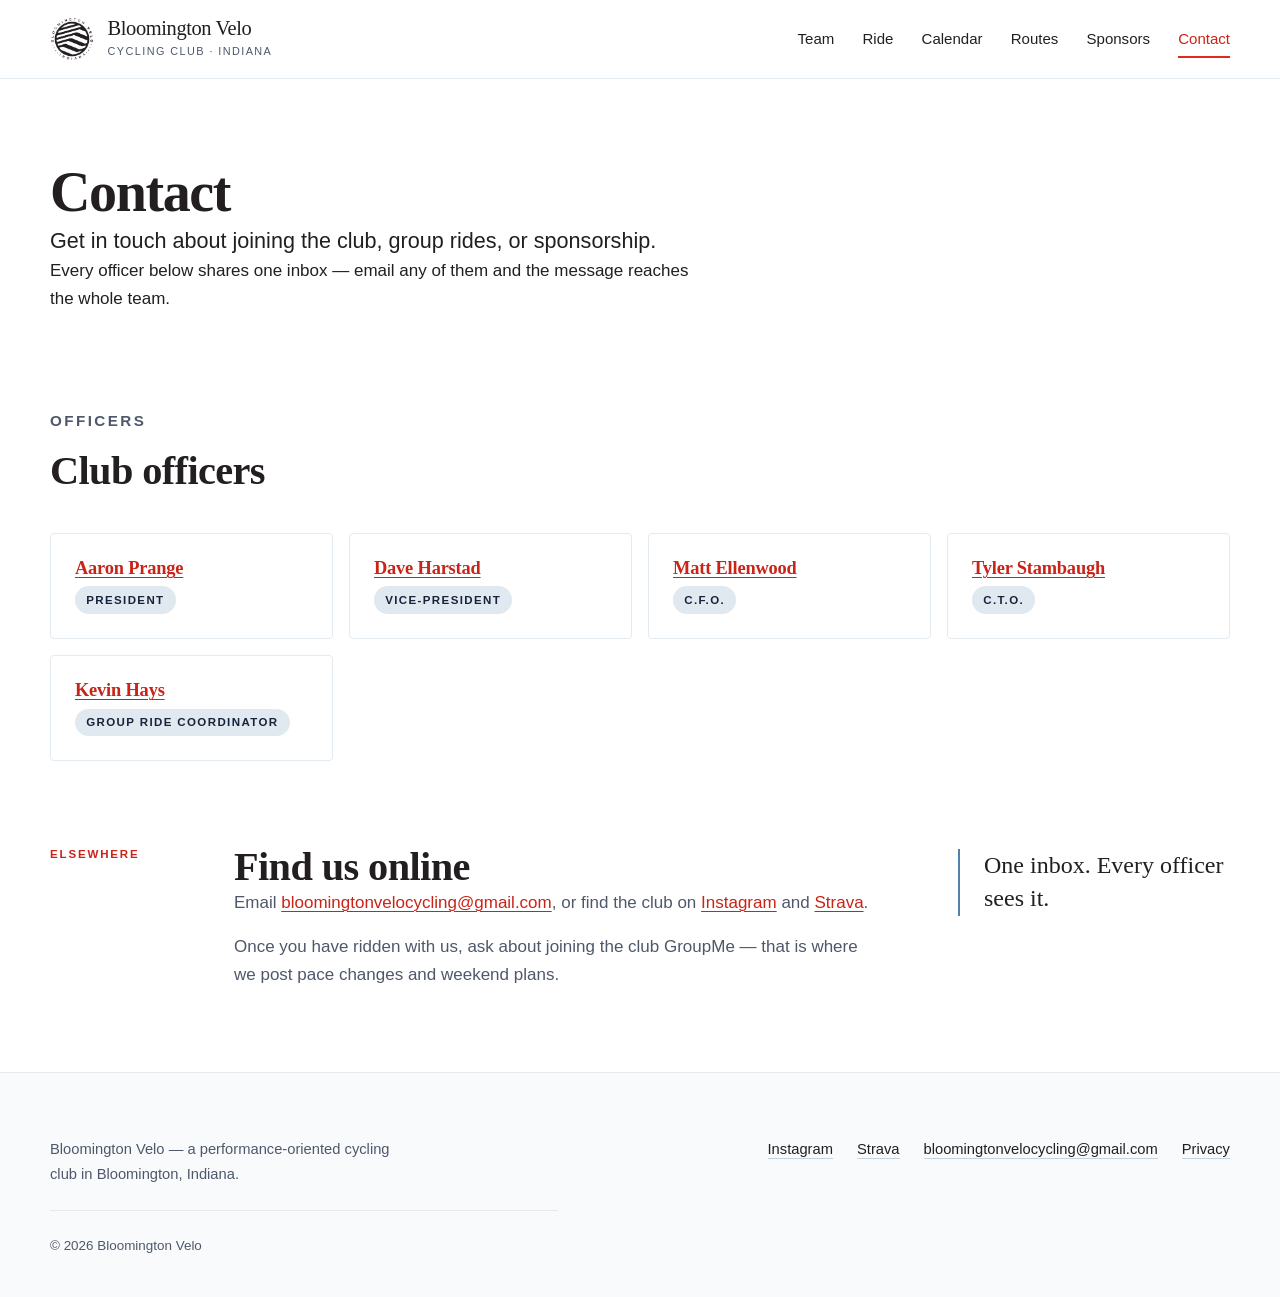
==== commit bacc43a8: "feat: add sponsors, contact, privacy policy and 404 pages Completes the eight-URL set plus the 404: " ====
--- a/contact/index.html
+++ b/contact/index.html
@@ -13,7 +13,7 @@
 <meta property="og:url" content="https://bloomingtonvelo.org/contact/">
 <meta property="og:image" content="https://bloomingtonvelo.org/assets/img/og-default.jpg">
 <meta name="twitter:card" content="summary_large_image">
-<meta name="theme-color" content="#132856">
+<meta name="theme-color" content="#17233B">
 <link rel="icon" href="/assets/img/favicon-32.png" sizes="32x32">
 <link rel="apple-touch-icon" href="/assets/img/apple-touch-icon.png">
 <link rel="manifest" href="/site.webmanifest">
@@ -53,9 +53,71 @@
   <div class="wrap">
     <h1>Contact</h1>
     <p class="lede">Get in touch about joining the club, group rides, or sponsorship.</p>
-    <!-- TODO(Task 11): replace this page body with the real content. -->
+    <p>Every officer below shares one inbox &mdash; email any of them and the message reaches the whole team.</p>
   </div>
 </section>
+
+<section class="section" aria-labelledby="officers-heading">
+  <div class="wrap">
+    <div class="section__head">
+      <div>
+        <p class="eyebrow">Officers</p>
+        <h2 id="officers-heading">Club officers</h2>
+      </div>
+    </div>
+    <ul class="card-grid">
+      <li class="roster-card">
+        <h3 class="roster-card__name"><a href="mailto:bloomingtonvelocycling@gmail.com">Aaron Prange</a></h3>
+        <p class="roster-card__role">President</p>
+      </li>
+      <li class="roster-card">
+        <h3 class="roster-card__name"><a href="mailto:bloomingtonvelocycling@gmail.com">Dave Harstad</a></h3>
+        <p class="roster-card__role">Vice-President</p>
+      </li>
+      <li class="roster-card">
+        <h3 class="roster-card__name"><a href="mailto:bloomingtonvelocycling@gmail.com">Matt Ellenwood</a></h3>
+        <p class="roster-card__role">C.F.O.</p>
+      </li>
+      <li class="roster-card">
+        <h3 class="roster-card__name"><a href="mailto:bloomingtonvelocycling@gmail.com">Tyler Stambaugh</a></h3>
+        <p class="roster-card__role">C.T.O.</p>
+      </li>
+      <li class="roster-card">
+        <h3 class="roster-card__name"><a href="mailto:bloomingtonvelocycling@gmail.com">Kevin Hays</a></h3>
+        <p class="roster-card__role">Group Ride Coordinator</p>
+      </li>
+    </ul>
+  </div>
+</section>
+
+<section class="section" aria-labelledby="elsewhere-heading">
+  <div class="wrap split">
+    <div class="split__head"><p class="eyebrow">Elsewhere</p></div>
+    <div>
+      <h2 id="elsewhere-heading">Find us online</h2>
+      <div class="prose">
+        <p>Email <a href="mailto:bloomingtonvelocycling@gmail.com">bloomingtonvelocycling@gmail.com</a>, or find the club on <a href="https://www.instagram.com/bloomingtonvelo/" target="_blank" rel="noopener noreferrer">Instagram</a> and <a href="https://www.strava.com/clubs/329602" target="_blank" rel="noopener noreferrer">Strava</a>.</p>
+        <!-- TODO(tyler): GroupMe join link (docs/content-needed.md item 7) -->
+        <p>Once you have ridden with us, ask about joining the club GroupMe &mdash; that is where we post pace changes and weekend plans.</p>
+      </div>
+    </div>
+    <p class="pull">One inbox. Every officer sees it.</p>
+  </div>
+</section>
+
+<script type="application/ld+json">
+{
+  "@context": "https://schema.org",
+  "@type": "SportsClub",
+  "name": "Bloomington Velo",
+  "url": "https://bloomingtonvelo.org/",
+  "logo": "https://bloomingtonvelo.org/assets/img/logo.png",
+  "email": "bloomingtonvelocycling@gmail.com",
+  "sport": "Cycling",
+  "areaServed": { "@type": "City", "name": "Bloomington", "addressRegion": "IN", "addressCountry": "US" },
+  "sameAs": ["https://www.instagram.com/bloomingtonvelo/", "https://www.strava.com/clubs/329602"]
+}
+</script>
 </main>
 
 <footer class="site-footer">
--- a/assets/css/site.css
+++ b/assets/css/site.css
@@ -52,7 +52,14 @@
      it on any tinted ground — 4.25:1 on --surface. So the pure brand red is
      used for FILLS, borders and focus rings, where the requirement is 3:1,
      and --accent-ink (the same hue at 88% luminance, visually the same red)
-     carries red TEXT so links and eyebrows stay AA on every surface here. */
+     carries red TEXT so links and eyebrows stay AA on every surface here.
+
+     DO NOT collapse these two back into one token. It is not duplication.
+     #E4291A needs a background luminance of 0.9931 to reach 4.5:1, and only
+     pure white qualifies — even #FCFDFD manages just 4.44:1. A single red
+     therefore cannot serve both fills and text without failing AA somewhere.
+     --accent is for FILLS, RULES and the FOCUS RING (3:1 bar).
+     --accent-ink is for TEXT (4.5:1 bar). --accent-dark is the hover fill. */
   --accent: #E4291A;        /* banner red: button fills, rules, focus ring */
   --accent-ink: #C92417;    /* red text — 5.60:1 white, 5.25:1 surface, 4.56:1 tint */
   --accent-dark: #B81F13;   /* pressed/hover fill — white on it is 6.47:1 */
@@ -700,6 +707,11 @@
 
 .section { padding-block: clamp(2.75rem, 2rem + 4vw, 7rem); }
 
+/* Adjacent sections would otherwise each pay their own top AND bottom
+   padding at the shared boundary, doubling the gap (up to ~224px at the
+   clamp ceiling). Collapse it to one section's worth of space. */
+.section + .section { padding-top: 0; }
+
 .section--surface {
   background: var(--surface);
   border-block: 1px solid var(--rule);
@@ -809,11 +821,56 @@
    One shape throughout: white ground, hairline border, 4px radius.
    ========================================================================== */
 
+/* align-items: start — without it, grid's default stretch makes every card
+   in a row as tall as the row's tallest neighbour. The roster page pairs
+   name-only cards against a ~1600-character bio with an embedded photo, so
+   stretch would leave short cards as mostly-empty bordered boxes. Starting
+   each card at its own content height keeps a bare card looking like a
+   deliberately compact card instead of a broken tall one. */
 .card-grid {
   list-style: none;
   display: grid;
+  align-items: start;
   gap: var(--space-3);
   grid-template-columns: repeat(auto-fit, minmax(min(100%, 16rem), 1fr));
+}
+
+/* --- roster grid ------------------------------------------------------
+   The roster's card heights range from ~70px (name only) to 1200px+ (photo
+   plus a long bio). A CSS Grid row — including the auto-fit .card-grid
+   above with align-items: start — still sizes each ROW by its tallest
+   card, so a short card next to a tall one in the same row leaves a large
+   gap where the row simply continues past it. CSS multi-column masonry
+   instead fills each column top-to-bottom independently, so a short card
+   is immediately followed by the next card in that column rather than by
+   empty space. Tradeoff: reading order runs down each column then across,
+   not left-to-right — acceptable, and typical, for a people directory in
+   source order.
+   column-width (not a fixed column-count) lets the browser decide how many
+   columns fit: 1 on a phone, more as the viewport widens, without hardcoded
+   breakpoints of its own.
+   column-count: 3 caps that at 3 regardless of viewport width. column-fill
+   defaults to balance, and the balancer estimates each column's height
+   BEFORE accounting for break-inside: avoid, so one unbreakable outlier
+   card gets pushed whole into a column and desyncs the estimate — measured
+   at 1280px with 4 columns, the four column bottoms ranged from 2477px to
+   3470px (~1000px spread). Narrower column-count with wider columns makes
+   the tallest card proportionally less dominant relative to each column's
+   total height, which the balancer needs to land close. The cap only bites
+   above ~48rem — column-width already keeps 1/2/3 columns at 390/768/1000px.
+   Markup: <div class="roster-grid"> <article class="roster-card">...      */
+.roster-grid {
+  column-width: 16rem;
+  column-count: 3;
+  column-gap: var(--space-3);
+}
+
+.roster-grid .roster-card {
+  display: inline-block;
+  width: 100%;
+  break-inside: avoid;
+  -webkit-column-break-inside: avoid;
+  margin-bottom: var(--space-3);
 }
 
 .panel,
@@ -874,6 +931,22 @@
 .roster-card__bio p + p { margin-top: var(--space-2); }
 .roster-card__bio img { display: inline; }
 
+/* Carried-over WordPress bios can embed the platform's inline emoji <img>
+   replacements (class="emoji"); verbatim per the no-editing rule on bio
+   content, so they arrive with no width/height and no size rule of their
+   own. Unstyled, a browser renders their intrinsic SVG size, which without
+   an explicit viewBox default can be hundreds of pixels — a text-sized flag
+   emoji rendering as a wall-sized one. This mirrors WordPress's own default
+   emoji stylesheet (core-block/style.css, .wp-smiley/.emoji) so the icon
+   sits inline at roughly text size instead. */
+.roster-card__bio img.emoji {
+  display: inline-block;
+  width: 1em;
+  height: 1em;
+  margin: 0 0.07em;
+  vertical-align: -0.1em;
+}
+
 /* --- routes ---------------------------------------------------------------
    Markup:  <section class="route-group">
               <h2>30 – 44 Miles</h2>
@@ -1053,6 +1126,11 @@
 
 .site-footer__tagline { color: var(--muted); max-width: 44ch; }
 
+/* .link-list is the general-purpose form; .site-footer__links is retained
+   because the footer markup is duplicated across eight pages and guarded by
+   the chrome-drift tests, so the class name stays even though the rule now
+   serves both. */
+.link-list,
 .site-footer__links {
   list-style: none;
   display: flex;
@@ -1060,6 +1138,7 @@
   gap: var(--space-2) var(--space-4);
 }
 
+.link-list a,
 .site-footer__links a {
   color: var(--ink);
   text-decoration: none;
@@ -1067,6 +1146,7 @@
   border-bottom: 1px solid var(--rule-strong);
 }
 
+.link-list a:hover,
 .site-footer__links a:hover { color: var(--accent-ink); border-bottom-color: var(--accent); }
 
 .site-footer__legal {
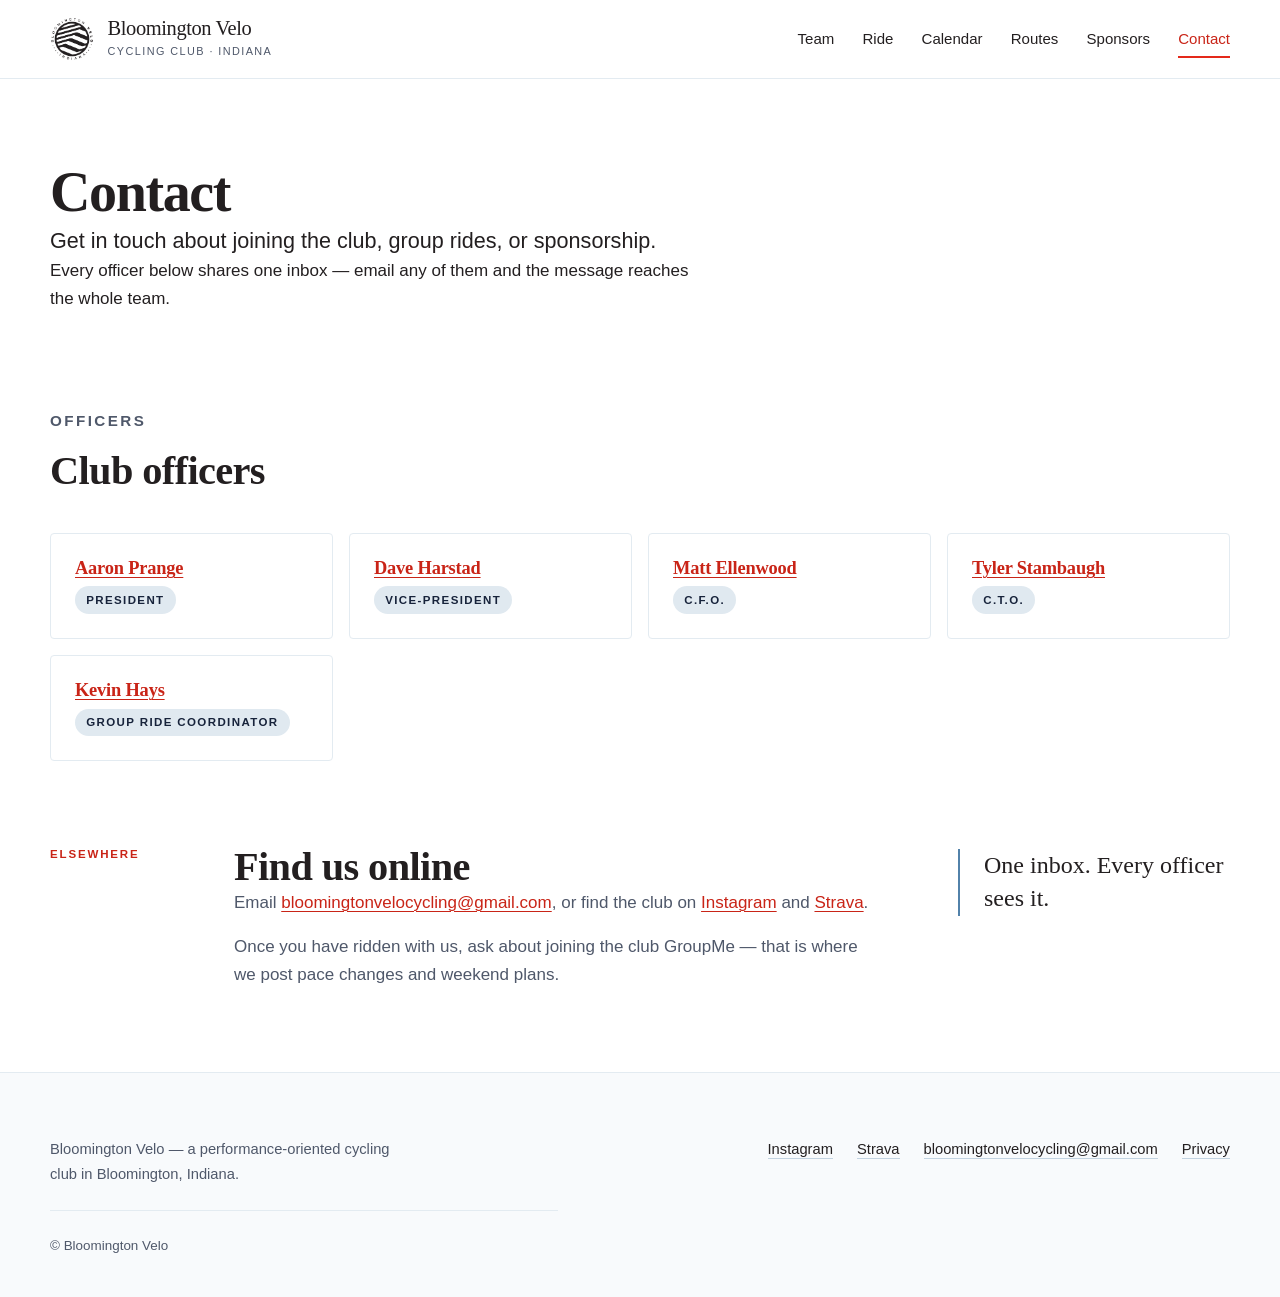
==== commit 4b96a953: "fix: block non-site paths, add CI and harden cache and redirect rules Hostinger deploys the whole re" ====
--- a/contact/index.html
+++ b/contact/index.html
@@ -18,6 +18,7 @@
 <link rel="apple-touch-icon" href="/assets/img/apple-touch-icon.png">
 <link rel="manifest" href="/site.webmanifest">
 <link rel="stylesheet" href="/assets/css/site.css">
+<script>document.documentElement.classList.add('js-nav');</script>
 </head>
 <body>
 <a class="skip-link" href="#main">Skip to content</a>
@@ -35,7 +36,7 @@
       <span class="visually-hidden">Menu</span>
       <span class="nav-toggle__bars" aria-hidden="true"></span>
     </button>
-    <nav class="site-nav" id="site-nav" aria-label="Main">
+    <nav class="site-nav" id="site-nav" aria-label="Main" data-open="false">
       <ul>
         <li><a href="/team/">Team</a></li>
         <li><a href="/ride/">Ride</a></li>
@@ -48,7 +49,7 @@
   </div>
 </header>
 
-<main id="main">
+<main id="main" tabindex="-1">
 <section class="section">
   <div class="wrap">
     <h1>Contact</h1>
@@ -129,7 +130,7 @@
       <li><a href="mailto:bloomingtonvelocycling@gmail.com">bloomingtonvelocycling@gmail.com</a></li>
       <li><a href="/privacy-policy/">Privacy</a></li>
     </ul>
-    <p class="site-footer__legal">&copy; 2026 Bloomington Velo</p>
+    <p class="site-footer__legal">&copy; Bloomington Velo</p>
   </div>
 </footer>
 
--- a/assets/css/site.css
+++ b/assets/css/site.css
@@ -448,9 +448,11 @@
 
 /* ==========================================================================
    7. HEADER AND NAV
-   Mobile first. The nav collapses into a dropdown ONLY under .js-nav, the
-   class assets/js/nav.js puts on <html>. With JavaScript off the class never
-   lands: the toggle stays hidden and the full nav renders inline.
+   Mobile first. The nav collapses into a dropdown ONLY under .js-nav, a
+   class set by a tiny inline script in <head> (so it lands before first
+   paint, with no flash of the expanded nav) rather than by assets/js/nav.js.
+   With JavaScript off the class never lands: the toggle stays hidden and
+   the full nav renders inline.
    ========================================================================== */
 
 .site-header {
@@ -1085,6 +1087,15 @@
   border-radius: var(--radius);
 }
 
+/* Browsers don't reliably paint a :focus-visible outline on the <iframe>
+   element itself, especially for cross-origin third-party embeds we don't
+   control. :focus-within on the wrapper fires whenever the iframe holds
+   keyboard focus, so this gives keyboard users a visible indicator anyway. */
+.embed:focus-within {
+  outline: 3px solid var(--accent);
+  outline-offset: 3px;
+}
+
 .embed > iframe {
   position: absolute;
   inset: 0;
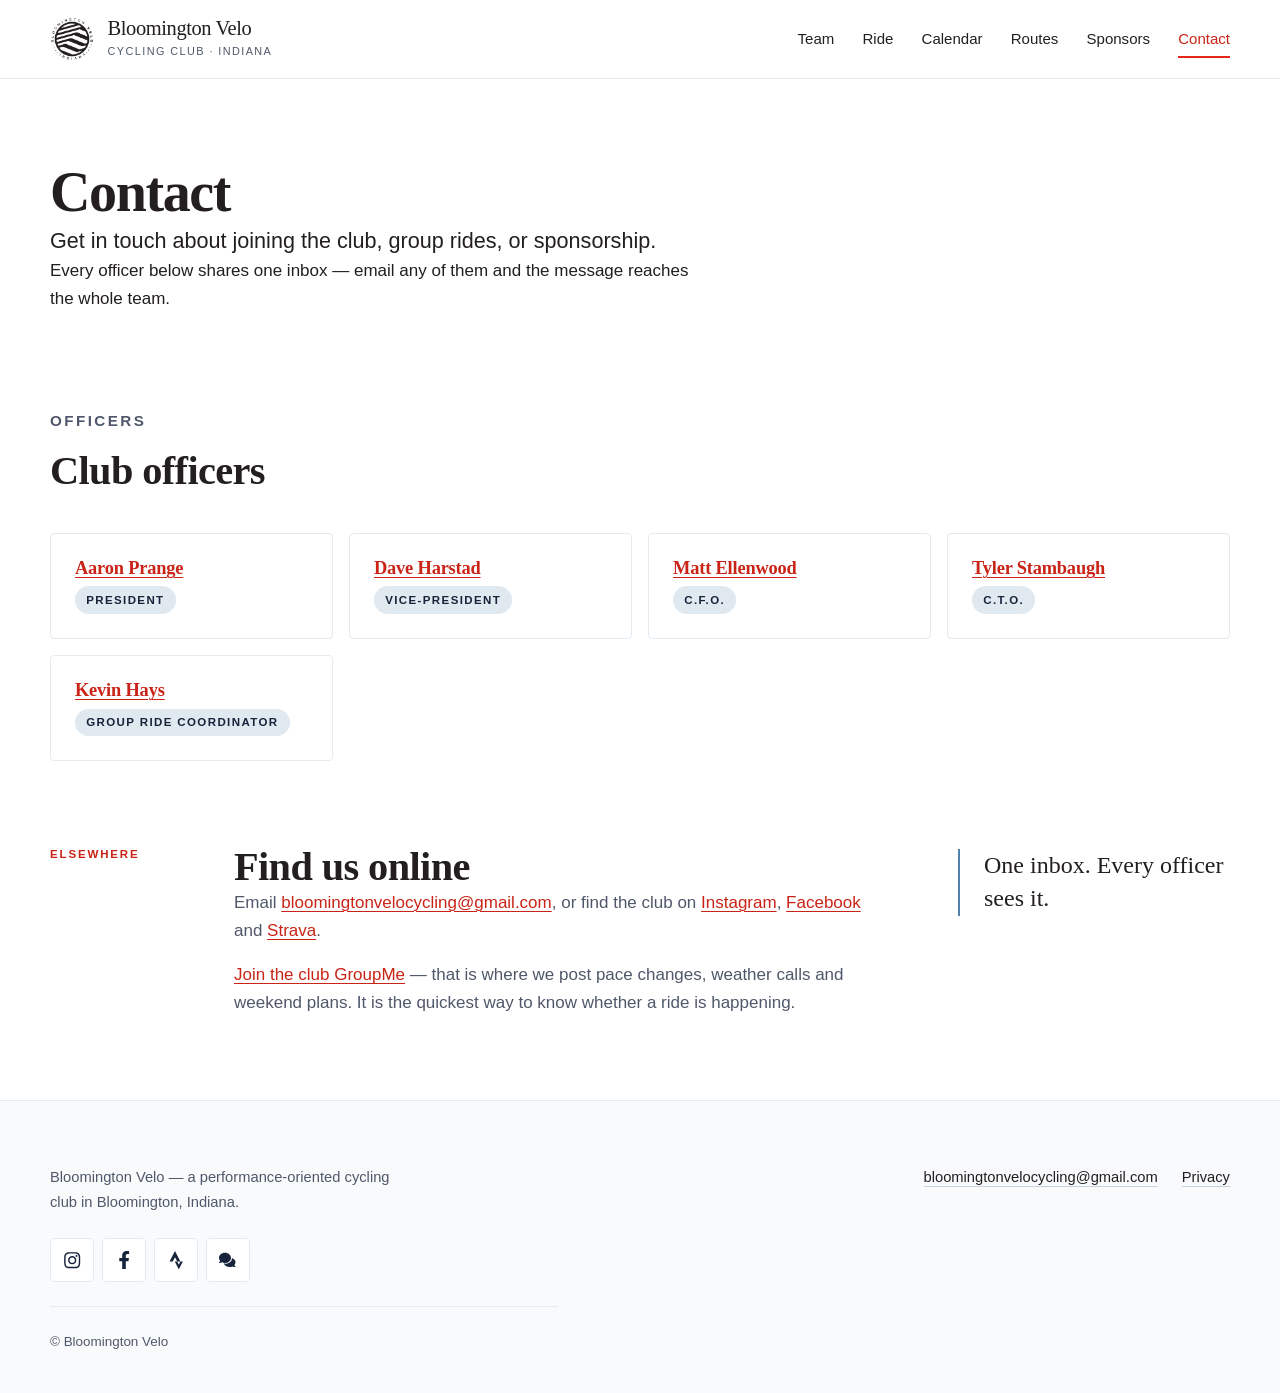
==== commit 3cba1ddb: "feat: add social icons to the footer, and the GroupMe join link Instagram, Facebook, Strava and Grou" ====
--- a/contact/index.html
+++ b/contact/index.html
@@ -97,9 +97,8 @@
     <div>
       <h2 id="elsewhere-heading">Find us online</h2>
       <div class="prose">
-        <p>Email <a href="mailto:bloomingtonvelocycling@gmail.com">bloomingtonvelocycling@gmail.com</a>, or find the club on <a href="https://www.instagram.com/bloomingtonvelo/" target="_blank" rel="noopener noreferrer">Instagram</a> and <a href="https://www.strava.com/clubs/329602" target="_blank" rel="noopener noreferrer">Strava</a>.</p>
-        <!-- TODO(tyler): GroupMe join link (docs/content-needed.md item 7) -->
-        <p>Once you have ridden with us, ask about joining the club GroupMe &mdash; that is where we post pace changes and weekend plans.</p>
+        <p>Email <a href="mailto:bloomingtonvelocycling@gmail.com">bloomingtonvelocycling@gmail.com</a>, or find the club on <a href="https://www.instagram.com/bloomingtonvelo/" target="_blank" rel="noopener noreferrer">Instagram</a>, <a href="https://www.facebook.com/bloomingtonvelo/" target="_blank" rel="noopener noreferrer">Facebook</a> and <a href="https://www.strava.com/clubs/329602" target="_blank" rel="noopener noreferrer">Strava</a>.</p>
+        <p><a href="https://groupme.com/join_group/40394360/clDtjgCN" target="_blank" rel="noopener noreferrer">Join the club GroupMe</a> &mdash; that is where we post pace changes, weather calls and weekend plans. It is the quickest way to know whether a ride is happening.</p>
       </div>
     </div>
     <p class="pull">One inbox. Every officer sees it.</p>
@@ -116,17 +115,35 @@
   "email": "bloomingtonvelocycling@gmail.com",
   "sport": "Cycling",
   "areaServed": { "@type": "City", "name": "Bloomington", "addressRegion": "IN", "addressCountry": "US" },
-  "sameAs": ["https://www.instagram.com/bloomingtonvelo/", "https://www.strava.com/clubs/329602"]
+  "sameAs": ["https://www.instagram.com/bloomingtonvelo/", "https://www.facebook.com/bloomingtonvelo/", "https://www.strava.com/clubs/329602"]
 }
 </script>
 </main>
 
 <footer class="site-footer">
   <div class="wrap site-footer__inner">
-    <p class="site-footer__tagline">Bloomington Velo &mdash; a performance-oriented cycling club in Bloomington, Indiana.</p>
+    <div class="site-footer__brand">
+      <p class="site-footer__tagline">Bloomington Velo &mdash; a performance-oriented cycling club in Bloomington, Indiana.</p>
+      <!-- Icons are Font Awesome Free 6 (CC BY 4.0, fontawesome.com/license/free),
+           inlined rather than loaded from the CDN — see the .social block in
+           assets/css/site.css for why. GroupMe has no Font Awesome brand mark,
+           so it uses the solid "comments" glyph with a hidden label. -->
+      <ul class="social">
+        <li><a href="https://www.instagram.com/bloomingtonvelo/" target="_blank" rel="noopener noreferrer">
+          <svg class="social__icon" viewBox="0 0 448 512" aria-hidden="true" focusable="false"><path d="M224.1 141c-63.6 0-114.9 51.3-114.9 114.9s51.3 114.9 114.9 114.9S339 319.5 339 255.9 287.7 141 224.1 141zm0 189.6c-41.1 0-74.7-33.5-74.7-74.7s33.5-74.7 74.7-74.7 74.7 33.5 74.7 74.7-33.6 74.7-74.7 74.7zm146.4-194.3c0 14.9-12 26.8-26.8 26.8-14.9 0-26.8-12-26.8-26.8s12-26.8 26.8-26.8 26.8 12 26.8 26.8zm76.1 27.2c-1.7-35.9-9.9-67.7-36.2-93.9-26.2-26.2-58-34.4-93.9-36.2-37-2.1-147.9-2.1-184.9 0-35.8 1.7-67.6 9.9-93.9 36.1s-34.4 58-36.2 93.9c-2.1 37-2.1 147.9 0 184.9 1.7 35.9 9.9 67.7 36.2 93.9s58 34.4 93.9 36.2c37 2.1 147.9 2.1 184.9 0 35.9-1.7 67.7-9.9 93.9-36.2 26.2-26.2 34.4-58 36.2-93.9 2.1-37 2.1-147.8 0-184.8zM398.8 388c-7.8 19.6-22.9 34.7-42.6 42.6-29.5 11.7-99.5 9-132.1 9s-102.7 2.6-132.1-9c-19.6-7.8-34.7-22.9-42.6-42.6-11.7-29.5-9-99.5-9-132.1s-2.6-102.7 9-132.1c7.8-19.6 22.9-34.7 42.6-42.6 29.5-11.7 99.5-9 132.1-9s102.7-2.6 132.1 9c19.6 7.8 34.7 22.9 42.6 42.6 11.7 29.5 9 99.5 9 132.1s2.7 102.7-9 132.1z"/></svg>
+          <span class="visually-hidden">Instagram</span></a></li>
+        <li><a href="https://www.facebook.com/bloomingtonvelo/" target="_blank" rel="noopener noreferrer">
+          <svg class="social__icon" viewBox="0 0 320 512" aria-hidden="true" focusable="false"><path d="M279.14 288l14.22-92.66h-88.91v-60.13c0-25.35 12.42-50.06 52.24-50.06h40.42V6.26S260.43 0 225.36 0c-73.22 0-121.08 44.38-121.08 124.72v70.62H22.89V288h81.39v224h100.17V288z"/></svg>
+          <span class="visually-hidden">Facebook</span></a></li>
+        <li><a href="https://www.strava.com/clubs/329602" target="_blank" rel="noopener noreferrer">
+          <svg class="social__icon" viewBox="0 0 384 512" aria-hidden="true" focusable="false"><path d="M158.4 0L7 292h89.2l62.2-116.1L220.1 292h88.5zm150.2 292l-43.9 88.2-44.6-88.2h-67.6l112.2 220 111.5-220z"/></svg>
+          <span class="visually-hidden">Strava</span></a></li>
+        <li><a href="https://groupme.com/join_group/40394360/clDtjgCN" target="_blank" rel="noopener noreferrer">
+          <svg class="social__icon" viewBox="0 0 640 512" aria-hidden="true" focusable="false"><path d="M416 176c0 97.2-93.1 176-208 176c-38.2 0-73.9-8.7-104.7-23.9c-7.5 4-16 7.9-25.2 11.4C59.8 348.5 34.6 352 16 352c-6.9 0-13.1-4.5-15.2-11.1s.2-13.8 5.8-17.9c.2-.2 .6-.4 1.1-.8c1-.8 2.5-2 4.3-3.7c3.6-3.3 8.5-8.1 13.3-14.3c5.5-7 10.7-15.4 14.2-24.7C14.7 250.3 0 214.6 0 176C0 78.8 93.1 0 208 0S416 78.8 416 176zM231.5 383C348.9 379.5 448 303.3 448 208c0-9.3-.9-18.4-2.7-27.2C519.8 205.6 576 260.5 576 320c0 38.6-14.7 74.3-39.6 103.4c3.5 9.4 8.7 17.7 14.2 24.7c4.8 6.2 9.7 11 13.3 14.3c1.8 1.6 3.3 2.9 4.3 3.7c.5 .4 .9 .7 1.1 .8c5.6 4.1 7.9 11.3 5.8 17.9c-2.1 6.6-8.3 11.1-15.2 11.1c-18.6 0-43.8-3.5-66.1-12.5c-9.2-3.7-17.8-7.5-25.2-11.4C440.9 487.3 405.2 496 367 496c-97.4 0-179.4-56.7-202.5-133z"/></svg>
+          <span class="visually-hidden">GroupMe</span></a></li>
+      </ul>
+    </div>
     <ul class="site-footer__links">
-      <li><a href="https://www.instagram.com/bloomingtonvelo/" target="_blank" rel="noopener noreferrer">Instagram</a></li>
-      <li><a href="https://www.strava.com/clubs/329602" target="_blank" rel="noopener noreferrer">Strava</a></li>
       <li><a href="mailto:bloomingtonvelocycling@gmail.com">bloomingtonvelocycling@gmail.com</a></li>
       <li><a href="/privacy-policy/">Privacy</a></li>
     </ul>
--- a/assets/css/site.css
+++ b/assets/css/site.css
@@ -1167,6 +1167,61 @@
   font-size: 0.84rem;
 }
 
+/* Tagline and social row share the left column so the footer stays two
+   columns rather than growing a third. */
+.site-footer__brand { display: grid; gap: var(--space-4); align-content: start; }
+
+/* --- social icons ----------------------------------------------------------
+   Font Awesome Free 6 marks, INLINED as SVG rather than loaded from the CDN.
+   The site makes no third-party requests and the CSP is font-src 'self' /
+   style-src 'self', so an icon font or a CDN stylesheet would mean opening
+   the policy, adding a render-blocking request, and handing another host a
+   log of every visitor. Four icons do not justify any of that. Inlined they
+   also inherit currentColor, so hover and focus come free from the palette.
+
+   Font Awesome Free 6 is CC BY 4.0 — https://fontawesome.com/license/free
+   Instagram, Facebook and Strava are the brand marks; GroupMe has no Font
+   Awesome brand mark, so it borrows the solid "comments" glyph and carries a
+   visually-hidden label so it is never ambiguous to a screen reader.
+
+   Markup:  <ul class="social">
+              <li><a href="..." target="_blank" rel="noopener noreferrer">
+                <svg class="social__icon" viewBox="0 0 448 512" aria-hidden="true"
+                     focusable="false"><path d="..."/></svg>
+                <span class="visually-hidden">Instagram</span>
+              </a></li>
+            </ul>                                                             */
+.social {
+  list-style: none;
+  display: flex;
+  flex-wrap: wrap;
+  gap: var(--space-2);
+}
+
+/* 2.75rem is a 44px touch target — the minimum comfortable size on a phone. */
+.social a {
+  display: grid;
+  place-items: center;
+  width: 2.75rem;
+  height: 2.75rem;
+  border: 1px solid var(--rule);
+  border-radius: var(--radius);
+  background: var(--paper);
+  color: var(--navy);
+  text-decoration: none;
+}
+
+.social a:hover {
+  color: var(--accent-ink);
+  border-color: var(--accent);
+}
+
+.social__icon {
+  width: 1.15rem;
+  height: 1.15rem;
+  fill: currentColor;
+}
+
 @media (min-width: 48rem) {
   .site-footer__inner {
     grid-template-columns: minmax(0, 1.4fr) minmax(0, 1fr);
@@ -1198,6 +1253,7 @@
   .site-nav a::after { transition: transform 0.22s cubic-bezier(0.2, 0.7, 0.3, 1); }
   .link-arrow,
   .route > a,
+  .social a,
   .site-footer__links a { transition: color 0.18s ease, border-color 0.2s ease; }
 
   .ride,
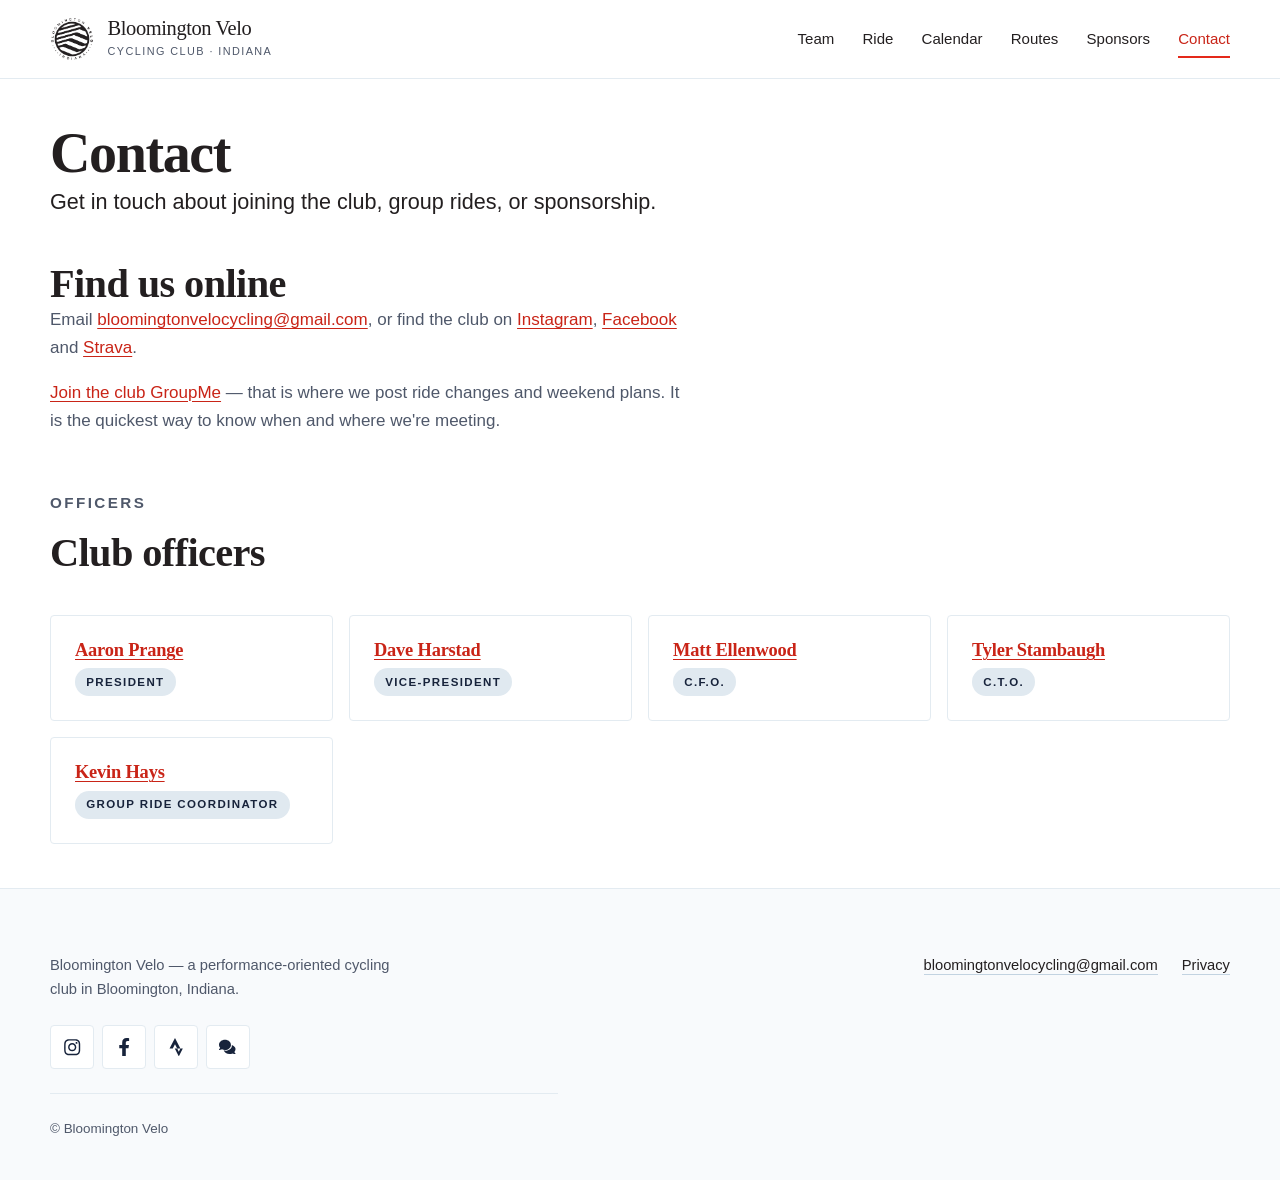
==== commit 4e67b109: "Content edits, map links and a larger header logo Content (site owner):   * Drops the numbered prefi" ====
--- a/contact/index.html
+++ b/contact/index.html
@@ -54,8 +54,21 @@
   <div class="wrap">
     <h1>Contact</h1>
     <p class="lede">Get in touch about joining the club, group rides, or sponsorship.</p>
-    <p>Every officer below shares one inbox &mdash; email any of them and the message reaches the whole team.</p>
-  </div>
+ </div>
+</section>
+
+
+
+<section class="section" aria-labelledby="elsewhere-heading">
+  <div class="wrap">
+    <div>
+      <h2 id="elsewhere-heading">Find us online</h2>
+      <div class="prose">
+        <p>Email <a href="mailto:bloomingtonvelocycling@gmail.com">bloomingtonvelocycling@gmail.com</a>, or find the club on <a href="https://www.instagram.com/bloomingtonvelo/" target="_blank" rel="noopener noreferrer">Instagram</a>, <a href="https://www.facebook.com/bloomingtonvelo/" target="_blank" rel="noopener noreferrer">Facebook</a> and <a href="https://www.strava.com/clubs/329602" target="_blank" rel="noopener noreferrer">Strava</a>.</p>
+        <p><a href="https://groupme.com/join_group/40394360/clDtjgCN" target="_blank" rel="noopener noreferrer">Join the club GroupMe</a> &mdash; that is where we post ride changes and weekend plans. It is the quickest way to know when and where we're meeting.</p>
+      </div>
+    </div>
+ </div>
 </section>
 
 <section class="section" aria-labelledby="officers-heading">
@@ -88,20 +101,6 @@
         <p class="roster-card__role">Group Ride Coordinator</p>
       </li>
     </ul>
-  </div>
-</section>
-
-<section class="section" aria-labelledby="elsewhere-heading">
-  <div class="wrap split">
-    <div class="split__head"><p class="eyebrow">Elsewhere</p></div>
-    <div>
-      <h2 id="elsewhere-heading">Find us online</h2>
-      <div class="prose">
-        <p>Email <a href="mailto:bloomingtonvelocycling@gmail.com">bloomingtonvelocycling@gmail.com</a>, or find the club on <a href="https://www.instagram.com/bloomingtonvelo/" target="_blank" rel="noopener noreferrer">Instagram</a>, <a href="https://www.facebook.com/bloomingtonvelo/" target="_blank" rel="noopener noreferrer">Facebook</a> and <a href="https://www.strava.com/clubs/329602" target="_blank" rel="noopener noreferrer">Strava</a>.</p>
-        <p><a href="https://groupme.com/join_group/40394360/clDtjgCN" target="_blank" rel="noopener noreferrer">Join the club GroupMe</a> &mdash; that is where we post pace changes, weather calls and weekend plans. It is the quickest way to know whether a ride is happening.</p>
-      </div>
-    </div>
-    <p class="pull">One inbox. Every officer sees it.</p>
   </div>
 </section>
 
--- a/assets/css/site.css
+++ b/assets/css/site.css
@@ -482,7 +482,10 @@
   color: inherit;
 }
 
-.site-header__logo { width: 38px; height: 38px; }
+/* The seal carries ring text ("BLOOMINGTON VELO · INDIANA") around its edge,
+   which needs size to stay legible — below about 44px it reads as texture
+   rather than lettering. */
+.site-header__logo { width: 54px; height: 54px; }
 
 .site-header__name {
   display: block;
@@ -707,7 +710,7 @@
    9. SECTIONS AND THE STAT STRIP
    ========================================================================== */
 
-.section { padding-block: clamp(2.75rem, 2rem + 4vw, 7rem); }
+.section { padding-block: clamp(2.75rem, 1rem + 2vw, 7rem); }
 
 /* Adjacent sections would otherwise each pay their own top AND bottom
    padding at the shared boundary, doubling the gap (up to ~224px at the
@@ -761,7 +764,7 @@
                 <li class="stat"><span class="stat__n">34</span>
                     <span class="stat__label">Members</span></li>
                 <li class="stat"><span class="stat__n">51</span>
-                    <span class="stat__label">Documented routes</span></li>
+                    <span class="stat__label">Saved routes</span></li>
                 <li class="stat"><span class="stat__n">18–20</span>
                     <span class="stat__label">Weekend pace, mph</span></li>
                 <li class="stat"><span class="stat__n">40–100+</span>
@@ -1070,6 +1073,35 @@
   color: var(--muted);
 }
 
+/* A meeting point or resource linked from inside a ride card. Kept quiet —
+   it inherits the card's muted colour and is signalled by the underline and
+   the pin rather than by colour, so a card with two of them does not turn
+   into a wall of red. Font Awesome Free 6 "location-dot" (CC BY 4.0),
+   inlined for the same reason as the footer icons: no CDN, no CSP change.
+   Markup:  <span class="ride__place">
+              <a class="place-link" href="..." target="_blank" rel="noopener noreferrer">
+                <svg class="place-link__pin" viewBox="0 0 384 512" aria-hidden="true"
+                     focusable="false"><path d="..."/></svg>Bryan Park pool parking lot
+              </a>
+            </span>                                                          */
+.place-link {
+  display: inline-flex;
+  align-items: center;
+  gap: 0.3rem;
+  color: inherit;
+  text-decoration: none;
+  border-bottom: 1px solid var(--rule-strong);
+}
+
+.place-link:hover { color: var(--accent-ink); border-bottom-color: var(--accent); }
+
+.place-link__pin {
+  flex: none;
+  width: 0.8em;
+  height: 0.8em;
+  fill: currentColor;
+}
+
 
 /* ==========================================================================
    12. EMBEDS
@@ -1254,6 +1286,7 @@
   .link-arrow,
   .route > a,
   .social a,
+  .place-link,
   .site-footer__links a { transition: color 0.18s ease, border-color 0.2s ease; }
 
   .ride,
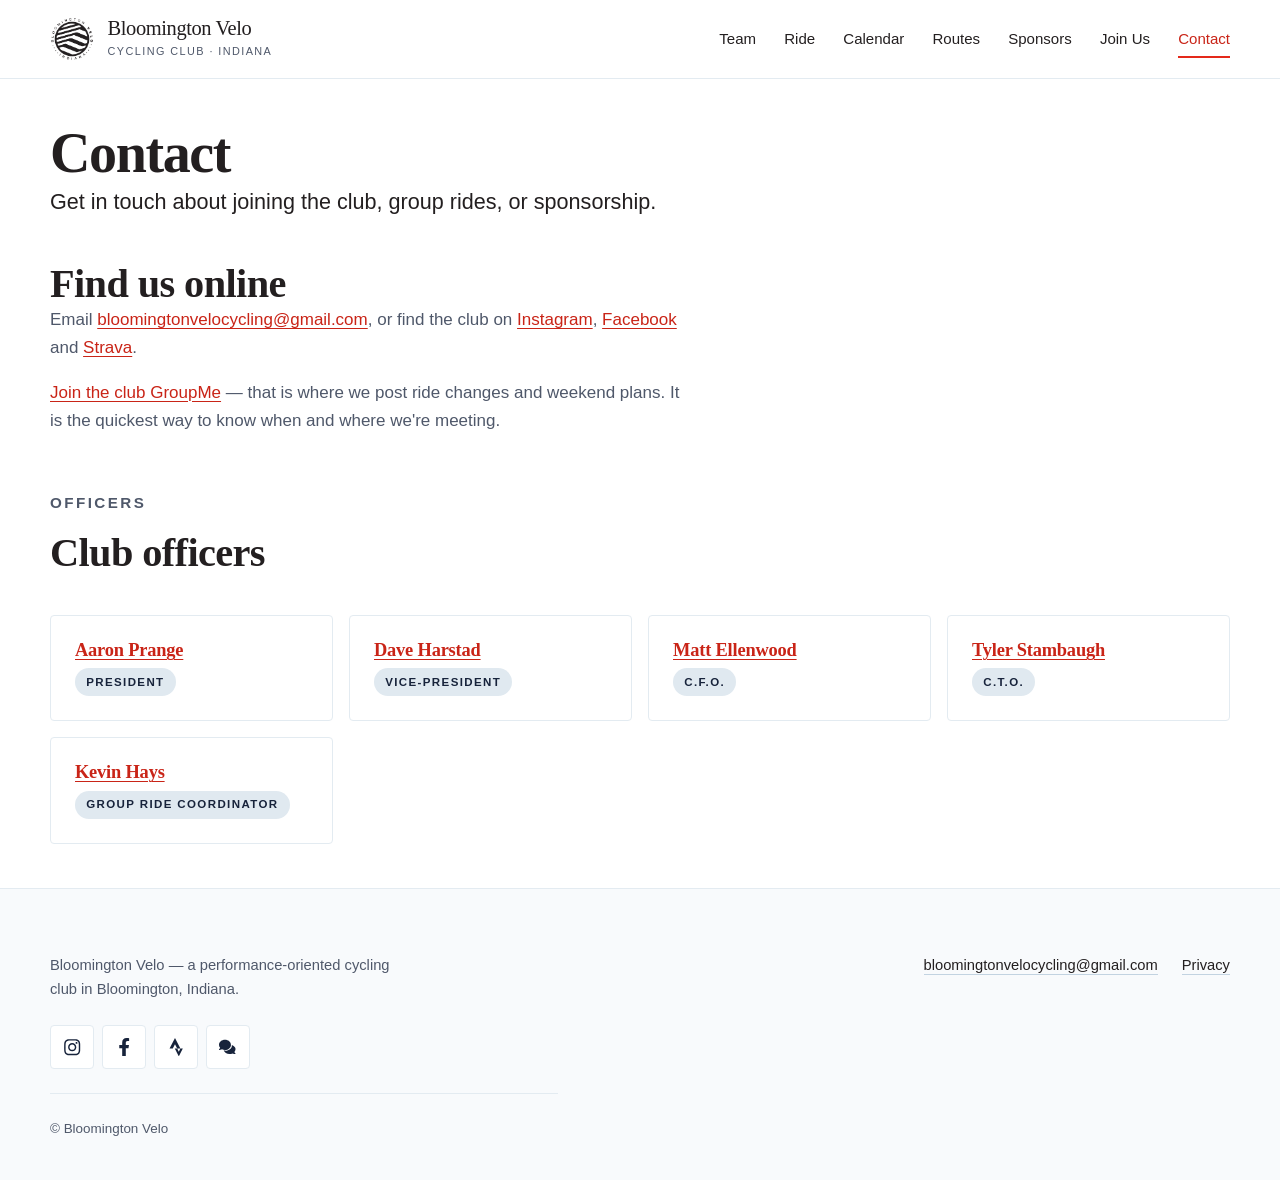
==== commit 38a8dcf9: "feat: add a Join Us page with the membership application and waiver New /join/ page: download the ap" ====
--- a/contact/index.html
+++ b/contact/index.html
@@ -43,6 +43,7 @@
         <li><a href="/ride/calendar/">Calendar</a></li>
         <li><a href="/ride/routes/">Routes</a></li>
         <li><a href="/sponsors/">Sponsors</a></li>
+        <li><a href="/join/">Join Us</a></li>
         <li><a href="/contact/" aria-current="page">Contact</a></li>
       </ul>
     </nav>
--- a/assets/css/site.css
+++ b/assets/css/site.css
@@ -238,6 +238,10 @@
 /* A run of body copy. */
 .prose > * + * { margin-top: var(--space-3); }
 .prose p { color: var(--muted); }
+/* The reset zeroes list padding; give prose lists room for their markers. */
+.prose ol,
+.prose ul { padding-left: 1.4rem; color: var(--muted); }
+.prose li + li { margin-top: var(--space-2); }
 .prose h2,
 .prose h3 { margin-top: var(--space-5); }
 
@@ -1003,8 +1007,30 @@
   padding: var(--space-4);
 }
 
+/* The page is one line of type over the logo wall, so this grid sits in the
+   full .wrap rather than a .split content column. Capping the row keeps three
+   cards from stretching to ~380px each on a wide screen, and the 15rem floor
+   still lets auto-fit fall to two columns and then one as the wrap narrows. */
+.sponsors {
+  grid-template-columns: repeat(auto-fit, minmax(min(100%, 15rem), 1fr));
+  max-width: 52rem;
+  margin-top: var(--space-5);
+}
+
 .sponsor a { display: block; }
-.sponsor img { max-height: 7rem; width: auto; object-fit: contain; }
+
+/* Logos arrive at whatever size the sponsor supplies, and the wordmarks run
+   wide (roughly 3:1 to 4:1), so a height cap alone would let one overflow a
+   grid cell once the grid goes multi-column. Capping both axes and leaving
+   width/height auto lets the browser honour whichever limit bites first while
+   keeping the file's aspect ratio. */
+.sponsor img {
+  max-width: 100%;
+  max-height: 7rem;
+  width: auto;
+  height: auto;
+  object-fit: contain;
+}
 
 
 /* ==========================================================================
